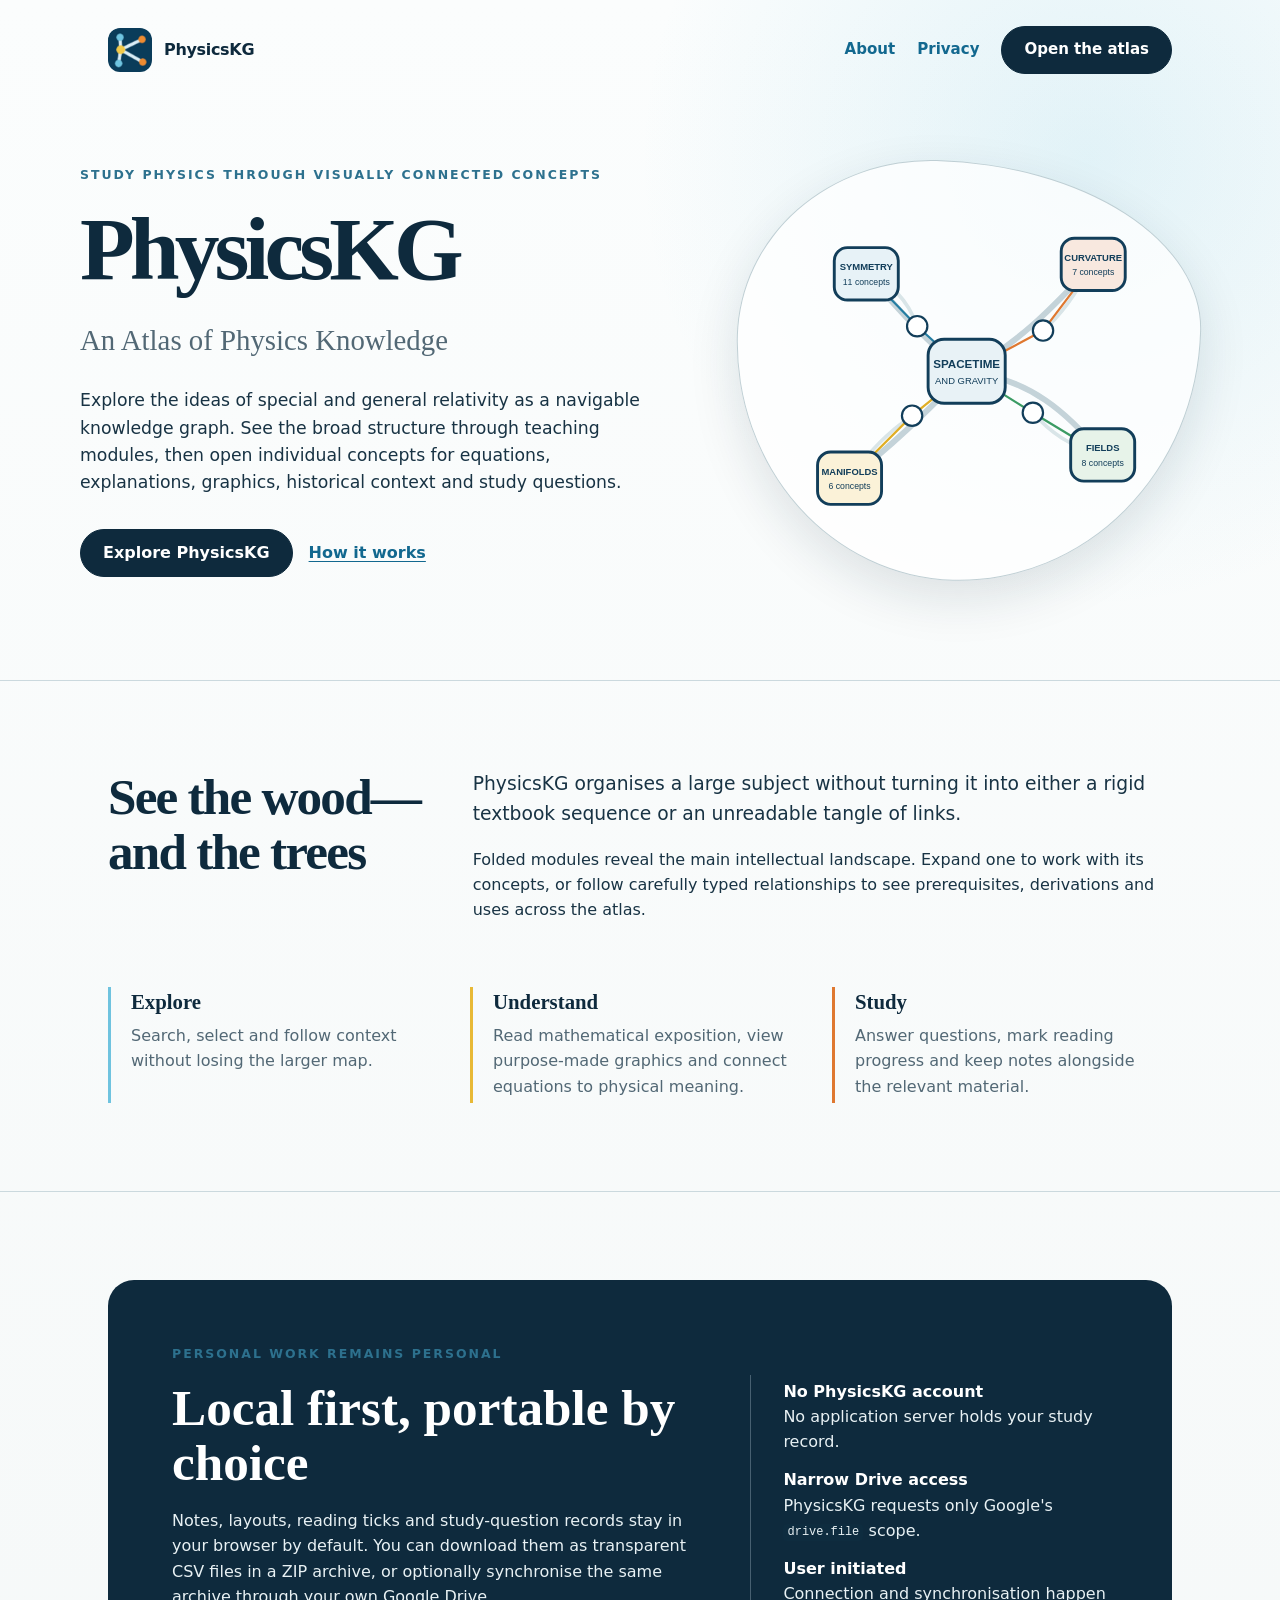
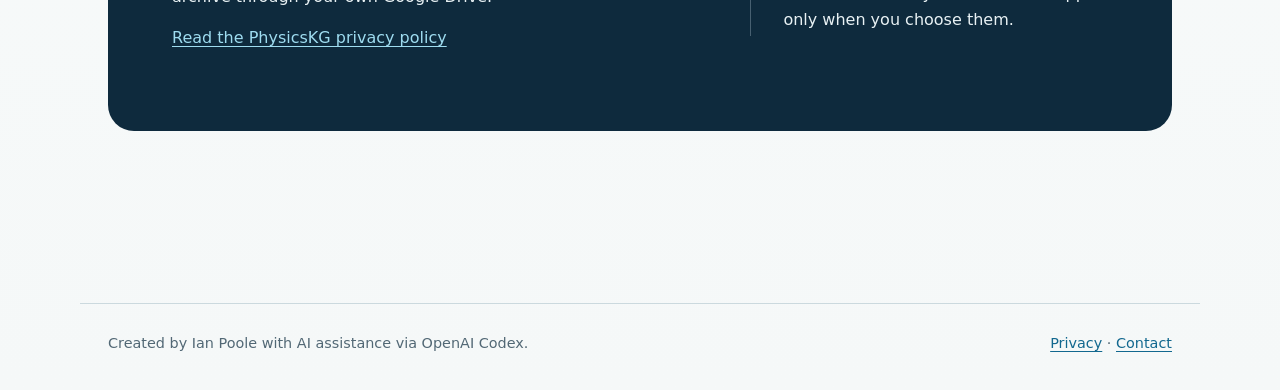
==== index.html @ 83193bda "Publish PhysicsKG branding and Google OAuth information Create a responsive public landing page and " ====
<!doctype html>
<html lang="en-GB">
<head>
  <meta charset="utf-8">
  <meta name="viewport" content="width=device-width, initial-scale=1">
  <meta name="description" content="PhysicsKG is an interactive atlas for exploring and studying the connected ideas of physics.">
  <title>PhysicsKG — An Atlas of Physics Knowledge</title>
  <link rel="icon" type="image/svg+xml" href="srkg/viewer_assets/favicon.svg">
  <link rel="icon" type="image/png" sizes="32x32" href="srkg/viewer_assets/favicon-32.png">
  <link rel="apple-touch-icon" href="srkg/viewer_assets/apple-touch-icon.png">
  <link rel="stylesheet" href="site.css">
</head>
<body>
  <header class="site-header site-shell">
    <a class="brand" href="index.html" aria-label="PhysicsKG home">
      <img src="physicskg-logo-120.png" alt="">
      <span>PhysicsKG</span>
    </a>
    <nav class="site-nav" aria-label="Primary navigation">
      <a href="#about">About</a>
      <a href="privacy.html">Privacy</a>
      <a class="button" href="output/PhysicsKG.html">Open the atlas</a>
    </nav>
  </header>

  <main>
    <section class="hero site-shell" aria-labelledby="hero-title">
      <div>
        <p class="eyebrow">Study physics through visually connected concepts</p>
        <h1 id="hero-title">PhysicsKG</h1>
        <p class="hero-tagline">An Atlas of Physics Knowledge</p>
        <p class="hero-copy">
          Explore the ideas of special and general relativity as a navigable
          knowledge graph. See the broad structure through teaching modules,
          then open individual concepts for equations, explanations, graphics,
          historical context and study questions.
        </p>
        <div class="hero-actions">
          <a class="button" href="output/PhysicsKG.html">Explore PhysicsKG</a>
          <a class="text-link" href="#about">How it works</a>
        </div>
      </div>

      <figure class="atlas-figure" aria-label="A stylised network of connected physics concepts">
        <svg viewBox="0 0 520 460" role="img" aria-labelledby="atlas-title atlas-description">
          <title id="atlas-title">PhysicsKG knowledge map</title>
          <desc id="atlas-description">Connected modules and concepts arranged as a branching knowledge graph.</desc>
          <g fill="none" stroke-linecap="round">
            <path d="M258 230 C205 195 169 148 120 96 M258 230 C337 187 383 134 432 83 M258 230 C345 240 397 287 445 345 M258 230 C207 281 159 330 97 377" stroke="#c4d3d9" stroke-width="8"/>
            <path d="M120 96 C158 109 178 135 190 168 M432 83 C407 124 388 153 363 174 M445 345 C400 334 372 313 349 287 M97 377 C126 337 153 311 183 291" stroke="#d9e5e8" stroke-width="5"/>
            <path d="M258 230 L190 168 L120 96" stroke="#247da2" stroke-width="3"/>
            <path d="M258 230 L363 174 L432 83" stroke="#df7830" stroke-width="3"/>
            <path d="M258 230 L349 287 L445 345" stroke="#3b9b64" stroke-width="3"/>
            <path d="M258 230 L183 291 L97 377" stroke="#e0ae25" stroke-width="3"/>
          </g>
          <g stroke="#123e5a" stroke-width="4">
            <rect x="205" y="186" width="106" height="88" rx="22" fill="#e8f2f6"/>
            <rect x="76" y="60" width="88" height="72" rx="18" fill="#e7f2f7"/>
            <rect x="388" y="47" width="88" height="72" rx="18" fill="#f8e8df"/>
            <rect x="401" y="309" width="88" height="72" rx="18" fill="#e7f3e9"/>
            <rect x="53" y="341" width="88" height="72" rx="18" fill="#fbf2d8"/>
          </g>
          <g fill="#123e5a" font-family="Arial, sans-serif" text-anchor="middle">
            <text x="258" y="225" font-size="16" font-weight="700">SPACETIME</text>
            <text x="258" y="247" font-size="13">AND GRAVITY</text>
            <text x="120" y="91" font-size="13" font-weight="700">SYMMETRY</text>
            <text x="120" y="111" font-size="12">11 concepts</text>
            <text x="432" y="78" font-size="13" font-weight="700">CURVATURE</text>
            <text x="432" y="98" font-size="12">7 concepts</text>
            <text x="445" y="340" font-size="13" font-weight="700">FIELDS</text>
            <text x="445" y="360" font-size="12">8 concepts</text>
            <text x="97" y="372" font-size="13" font-weight="700">MANIFOLDS</text>
            <text x="97" y="392" font-size="12">6 concepts</text>
          </g>
          <g fill="#ffffff" stroke="#123e5a" stroke-width="3">
            <circle cx="190" cy="168" r="14"/>
            <circle cx="363" cy="174" r="14"/>
            <circle cx="349" cy="287" r="14"/>
            <circle cx="183" cy="291" r="14"/>
          </g>
        </svg>
      </figure>
    </section>

    <section id="about" class="content-band">
      <div class="site-shell">
        <div class="section-intro">
          <h2>See the wood—and the trees</h2>
          <div>
            <p>
              PhysicsKG organises a large subject without turning it into either
              a rigid textbook sequence or an unreadable tangle of links.
            </p>
            <p>
              Folded modules reveal the main intellectual landscape. Expand one
              to work with its concepts, or follow carefully typed relationships
              to see prerequisites, derivations and uses across the atlas.
            </p>
          </div>
        </div>
        <div class="feature-list">
          <article class="feature">
            <h3>Explore</h3>
            <p>Search, select and follow context without losing the larger map.</p>
          </article>
          <article class="feature">
            <h3>Understand</h3>
            <p>Read mathematical exposition, view purpose-made graphics and connect equations to physical meaning.</p>
          </article>
          <article class="feature">
            <h3>Study</h3>
            <p>Answer questions, mark reading progress and keep notes alongside the relevant material.</p>
          </article>
        </div>
      </div>
    </section>

    <section class="content-band">
      <div class="site-shell">
        <div class="data-panel">
          <div>
            <p class="eyebrow">Personal work remains personal</p>
            <h2>Local first, portable by choice</h2>
            <p>
              Notes, layouts, reading ticks and study-question records stay in
              your browser by default. You can download them as transparent CSV
              files in a ZIP archive, or optionally synchronise the same archive
              through your own Google Drive.
            </p>
            <p><a href="privacy.html">Read the PhysicsKG privacy policy</a></p>
          </div>
          <ul class="data-facts">
            <li><strong>No PhysicsKG account</strong><br>No application server holds your study record.</li>
            <li><strong>Narrow Drive access</strong><br>PhysicsKG requests only Google's <code>drive.file</code> scope.</li>
            <li><strong>User initiated</strong><br>Connection and synchronisation happen only when you choose them.</li>
          </ul>
        </div>
      </div>
    </section>
  </main>

  <footer class="site-footer site-shell">
    <span>Created by Ian Poole with AI assistance via OpenAI Codex.</span>
    <span><a href="privacy.html">Privacy</a> · <a href="https://www.linkedin.com/in/ipoole/">Contact</a></span>
  </footer>
</body>
</html>
---- site.css ----
:root {
  --ink: #183344;
  --ink-deep: #0e2a3d;
  --muted: #526875;
  --paper: #f5f8f8;
  --surface: #ffffff;
  --line: #cbd9de;
  --blue: #247da2;
  --cyan: #6fc3df;
  --gold: #e8b936;
  --orange: #df7830;
  --shadow: 0 18px 50px rgba(14, 42, 61, 0.12);
}

* {
  box-sizing: border-box;
}

html {
  color-scheme: light;
  scroll-behavior: smooth;
}

body {
  background:
    radial-gradient(circle at 85% 8%, rgba(111, 195, 223, 0.18), transparent 28rem),
    linear-gradient(180deg, #fbfdfd 0%, var(--paper) 100%);
  color: var(--ink);
  font-family: Inter, ui-sans-serif, system-ui, -apple-system, BlinkMacSystemFont, "Segoe UI", sans-serif;
  line-height: 1.58;
  margin: 0;
  min-height: 100vh;
}

a {
  color: #12688f;
  text-underline-offset: 0.2em;
}

a:hover,
a:focus-visible {
  color: #084866;
}

.site-shell {
  margin: 0 auto;
  max-width: 1120px;
  padding: 0 28px;
}

.site-header {
  align-items: center;
  display: flex;
  justify-content: space-between;
  padding-bottom: 26px;
  padding-top: 26px;
}

.brand {
  align-items: center;
  color: var(--ink-deep);
  display: inline-flex;
  font-weight: 760;
  gap: 12px;
  letter-spacing: -0.02em;
  text-decoration: none;
}

.brand img {
  border-radius: 12px;
  height: 44px;
  width: 44px;
}

.site-nav {
  align-items: center;
  display: flex;
  gap: 22px;
}

.site-nav a {
  font-size: 0.94rem;
  font-weight: 650;
  text-decoration: none;
}

.hero {
  align-items: center;
  display: grid;
  gap: clamp(36px, 7vw, 92px);
  grid-template-columns: minmax(0, 1.1fr) minmax(300px, 0.9fr);
  min-height: 580px;
  padding: 54px 0 92px;
}

.eyebrow {
  color: #2d718e;
  font-size: 0.78rem;
  font-weight: 800;
  letter-spacing: 0.16em;
  margin: 0 0 16px;
  text-transform: uppercase;
}

h1,
h2,
h3 {
  color: var(--ink-deep);
  font-family: Georgia, "Times New Roman", serif;
  font-weight: 600;
  line-height: 1.08;
}

h1 {
  font-size: clamp(3rem, 7vw, 5.8rem);
  letter-spacing: -0.055em;
  margin: 0;
  max-width: 8ch;
}

.hero-tagline {
  color: var(--muted);
  font-family: Georgia, "Times New Roman", serif;
  font-size: clamp(1.35rem, 2.3vw, 1.8rem);
  margin: 20px 0 0;
}

.hero-copy {
  font-size: 1.08rem;
  margin: 24px 0 0;
  max-width: 590px;
}

.hero-actions {
  align-items: center;
  display: flex;
  flex-wrap: wrap;
  gap: 16px;
  margin-top: 32px;
}

.button {
  align-items: center;
  background: var(--ink-deep);
  border: 1px solid var(--ink-deep);
  border-radius: 999px;
  color: white;
  display: inline-flex;
  font-weight: 760;
  justify-content: center;
  min-height: 48px;
  padding: 10px 22px;
  text-decoration: none;
}

.button:hover,
.button:focus-visible {
  background: #174763;
  color: white;
}

.text-link {
  font-weight: 700;
}

.atlas-figure {
  background: rgba(255, 255, 255, 0.75);
  border: 1px solid rgba(158, 181, 190, 0.65);
  border-radius: 42% 58% 52% 48% / 43% 39% 61% 57%;
  box-shadow: var(--shadow);
  margin: 0;
  padding: 9%;
  transform: rotate(1.5deg);
}

.atlas-figure svg {
  display: block;
  height: auto;
  transform: rotate(-1.5deg);
  width: 100%;
}

.content-band {
  border-top: 1px solid var(--line);
  padding: 88px 0;
}

.section-intro {
  display: grid;
  gap: 28px;
  grid-template-columns: minmax(220px, 0.65fr) minmax(0, 1.35fr);
}

.section-intro h2,
.privacy-page h1 {
  font-size: clamp(2.2rem, 4vw, 3.5rem);
  letter-spacing: -0.035em;
  margin: 0;
}

.section-intro > div > p:first-child {
  font-size: 1.17rem;
  margin-top: 0;
}

.feature-list {
  display: grid;
  gap: 22px;
  grid-template-columns: repeat(3, minmax(0, 1fr));
  margin-top: 48px;
}

.feature {
  border-left: 3px solid var(--cyan);
  padding: 4px 10px 4px 20px;
}

.feature:nth-child(2) {
  border-color: var(--gold);
}

.feature:nth-child(3) {
  border-color: var(--orange);
}

.feature h3 {
  font-size: 1.3rem;
  margin: 0 0 10px;
}

.feature p {
  color: var(--muted);
  margin: 0;
}

.data-panel {
  align-items: center;
  background: var(--ink-deep);
  border-radius: 26px;
  color: #e8f1f4;
  display: grid;
  gap: 42px;
  grid-template-columns: minmax(0, 1.2fr) minmax(250px, 0.8fr);
  padding: clamp(28px, 6vw, 64px);
}

.data-panel h2 {
  color: white;
  font-size: clamp(2rem, 4vw, 3.2rem);
  margin: 0 0 18px;
}

.data-panel a {
  color: #9edcf0;
}

.data-facts {
  border-left: 1px solid rgba(217, 237, 247, 0.28);
  list-style: none;
  margin: 0;
  padding: 4px 0 4px 32px;
}

.data-facts li + li {
  margin-top: 13px;
}

.data-facts strong {
  color: white;
}

.site-footer {
  align-items: center;
  border-top: 1px solid var(--line);
  color: var(--muted);
  display: flex;
  font-size: 0.9rem;
  justify-content: space-between;
  margin-top: 84px;
  padding-bottom: 36px;
  padding-top: 28px;
}

.privacy-page {
  max-width: 850px;
  padding-bottom: 80px;
  padding-top: 52px;
}

.privacy-page .effective-date {
  color: var(--muted);
  margin: 14px 0 38px;
}

.privacy-summary {
  background: #eaf3f6;
  border-left: 4px solid var(--blue);
  border-radius: 0 14px 14px 0;
  font-size: 1.08rem;
  margin: 0 0 44px;
  padding: 20px 24px;
}

.privacy-page h2 {
  font-size: 1.75rem;
  margin: 46px 0 14px;
}

.privacy-page h3 {
  font-family: inherit;
  font-size: 1.03rem;
  font-weight: 800;
  line-height: 1.35;
  margin: 26px 0 6px;
}

.privacy-page li + li {
  margin-top: 8px;
}

code {
  background: rgba(18, 62, 90, 0.08);
  border-radius: 4px;
  font-size: 0.92em;
  padding: 0.12em 0.35em;
}

@media (max-width: 760px) {
  .site-shell {
    padding: 0 20px;
  }

  .site-header {
    align-items: flex-start;
  }

  .site-nav {
    gap: 14px;
  }

  .site-nav a:not(.button) {
    display: none;
  }

  .site-nav .button {
    min-height: 40px;
    padding: 7px 14px;
  }

  .hero {
    grid-template-columns: 1fr;
    padding: 36px 0 68px;
  }

  .atlas-figure {
    margin: 0 auto;
    max-width: 430px;
    order: -1;
  }

  h1 {
    font-size: clamp(3rem, 17vw, 4.5rem);
  }

  .section-intro,
  .feature-list,
  .data-panel {
    grid-template-columns: 1fr;
  }

  .content-band {
    padding: 64px 0;
  }

  .data-facts {
    border-left: 0;
    border-top: 1px solid rgba(217, 237, 247, 0.28);
    padding: 28px 0 0;
  }

  .site-footer {
    align-items: flex-start;
    flex-direction: column;
    gap: 10px;
  }
}
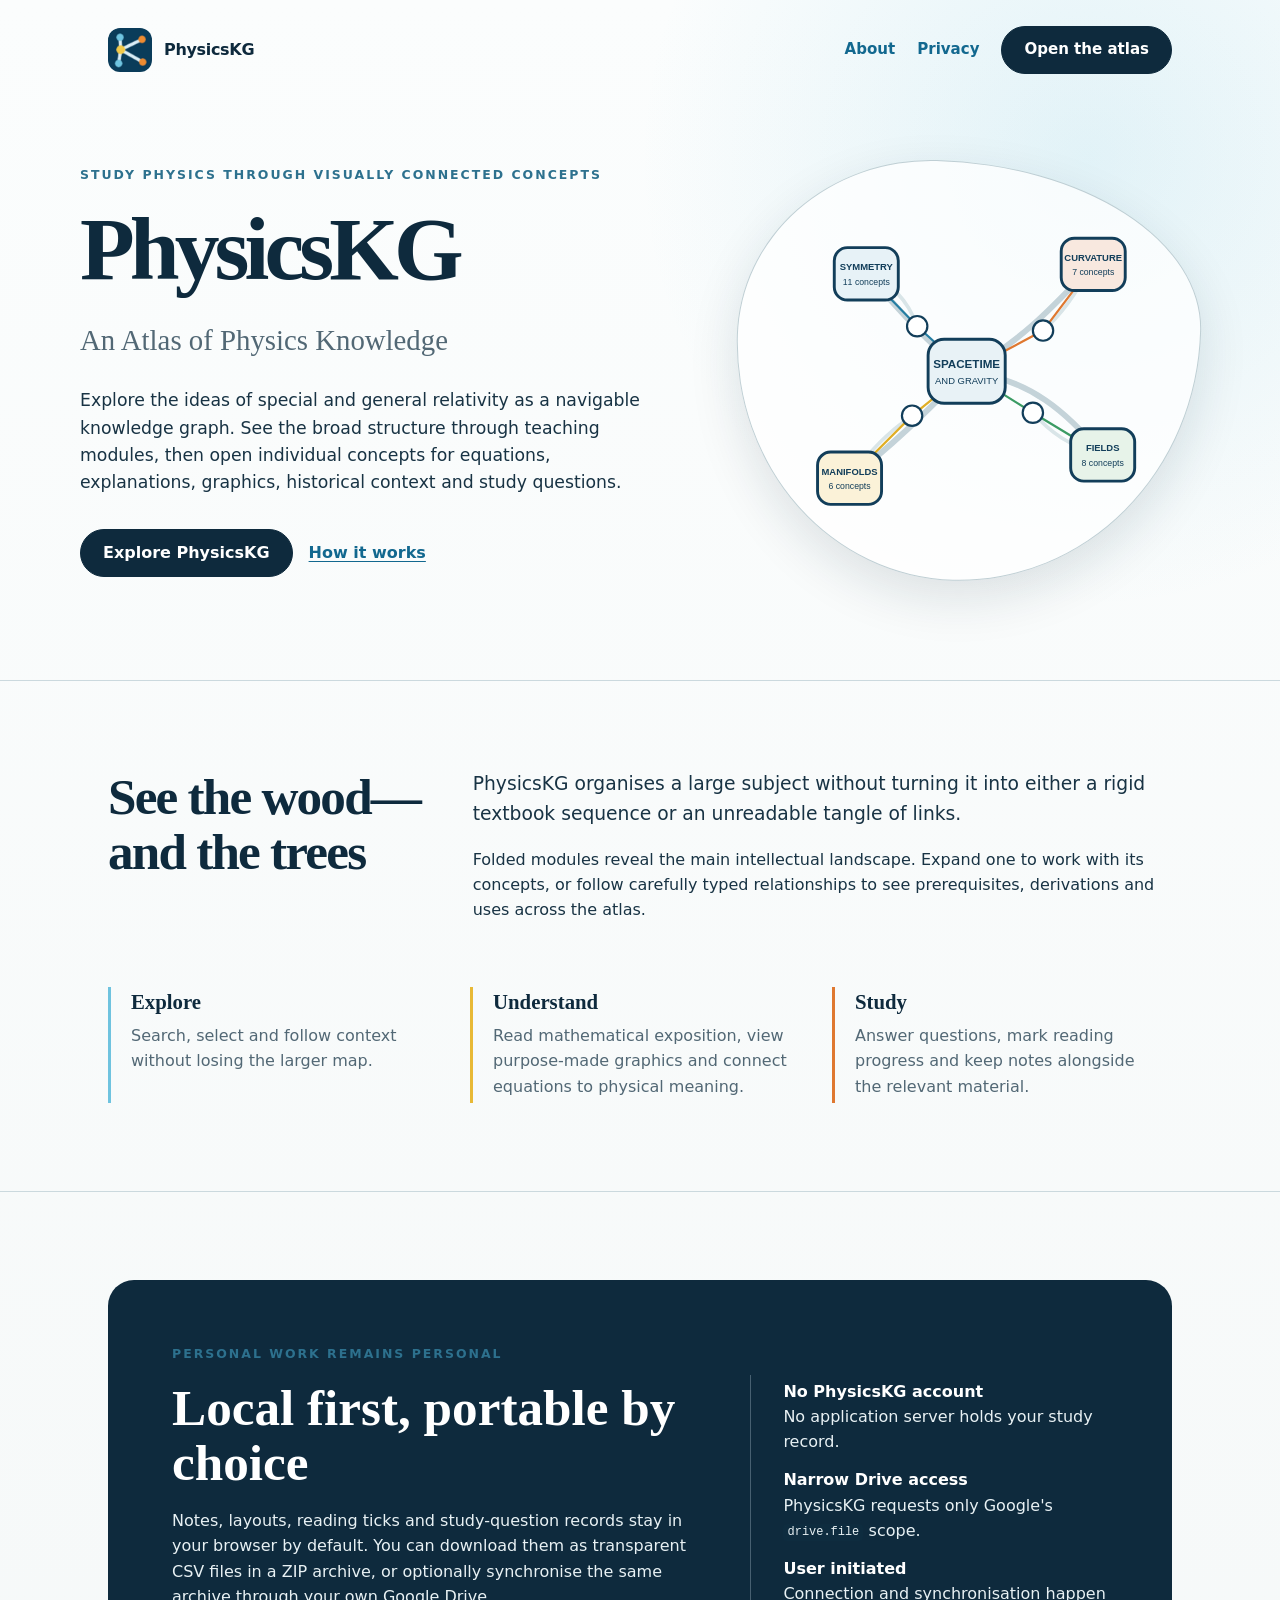
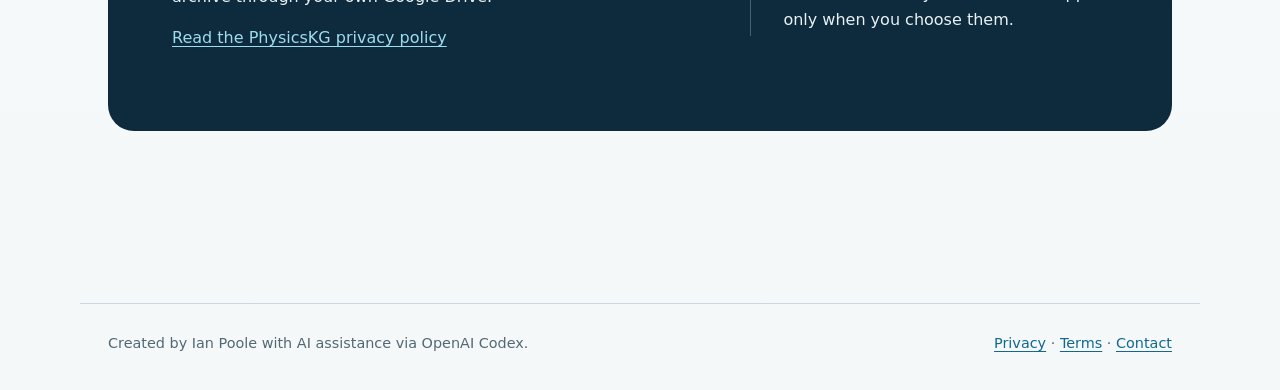
==== commit c17bb6a4: "Add concise PhysicsKG terms of service Publish the minimal terms page needed for external OAuth bran" ====
--- a/index.html
+++ b/index.html
@@ -141,7 +141,7 @@
 
   <footer class="site-footer site-shell">
     <span>Created by Ian Poole with AI assistance via OpenAI Codex.</span>
-    <span><a href="privacy.html">Privacy</a> · <a href="https://www.linkedin.com/in/ipoole/">Contact</a></span>
+    <span><a href="privacy.html">Privacy</a> · <a href="terms.html">Terms</a> · <a href="https://www.linkedin.com/in/ipoole/">Contact</a></span>
   </footer>
 </body>
 </html>
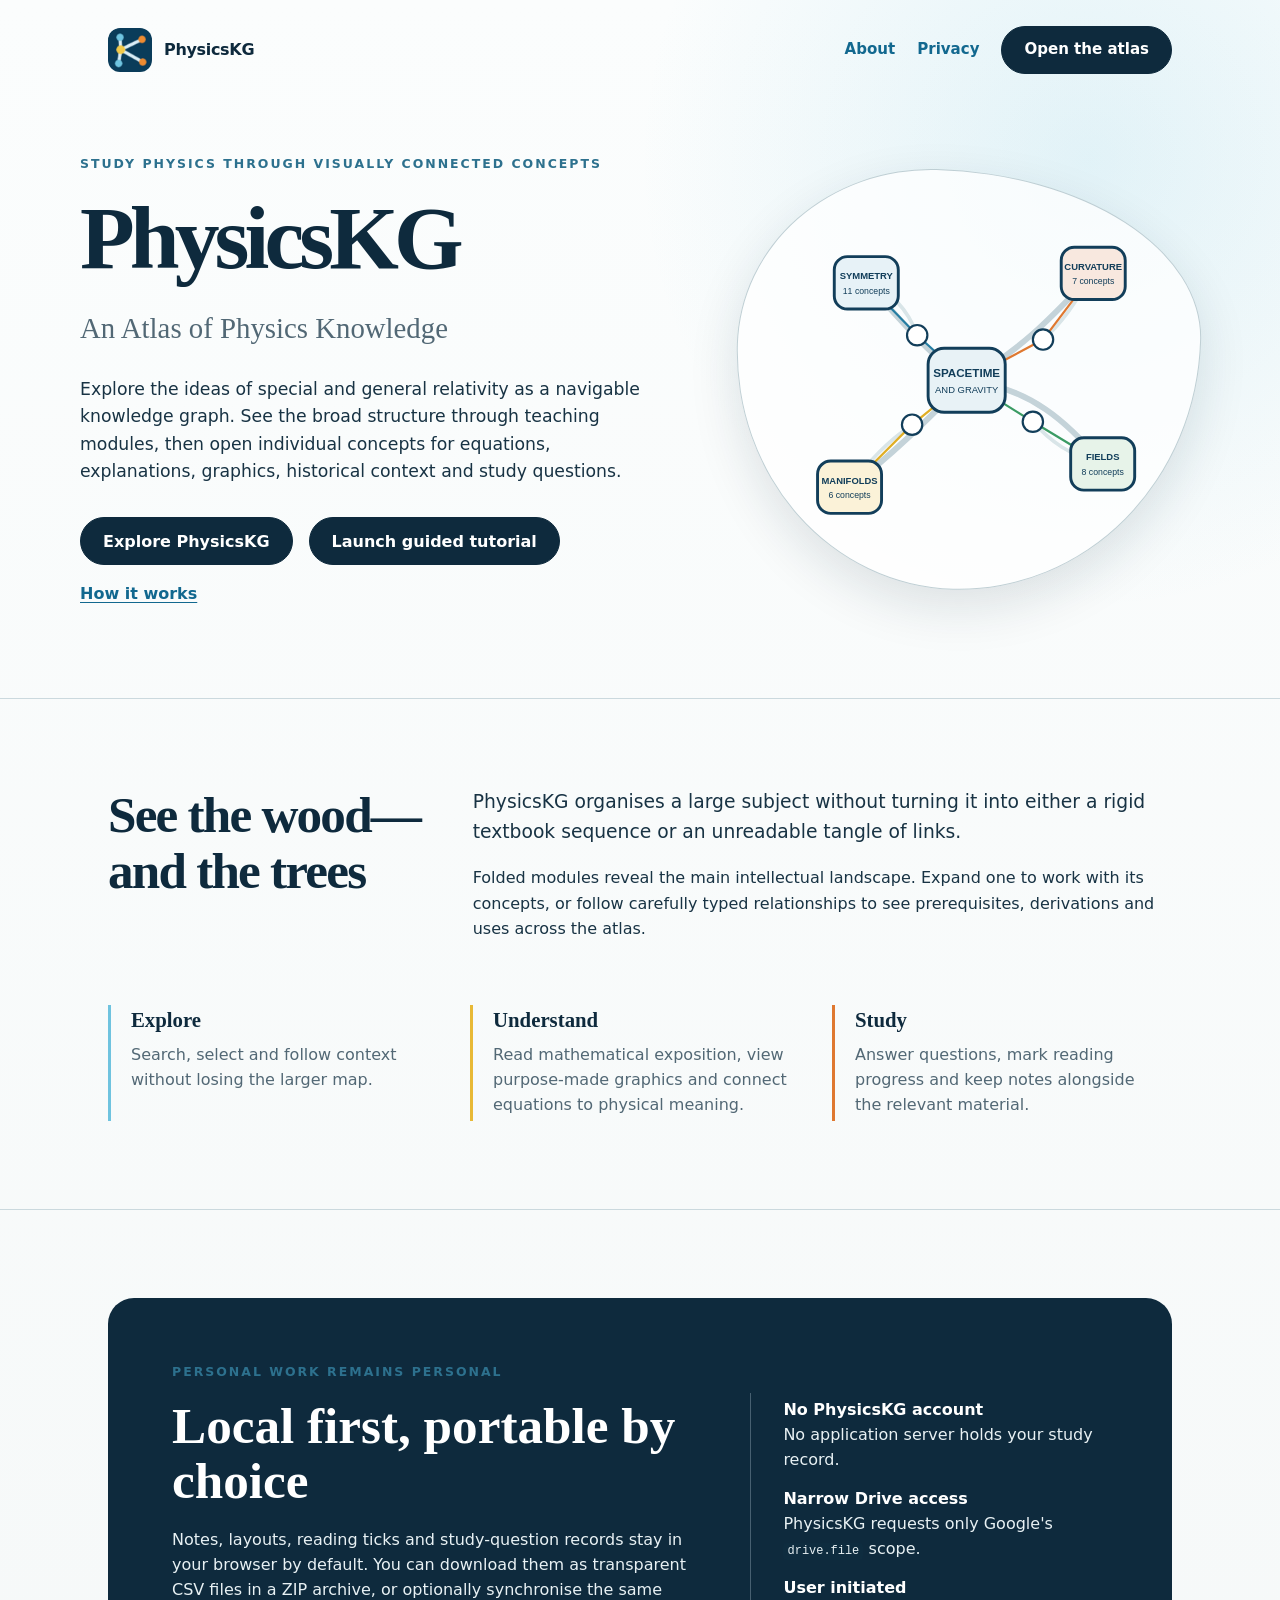
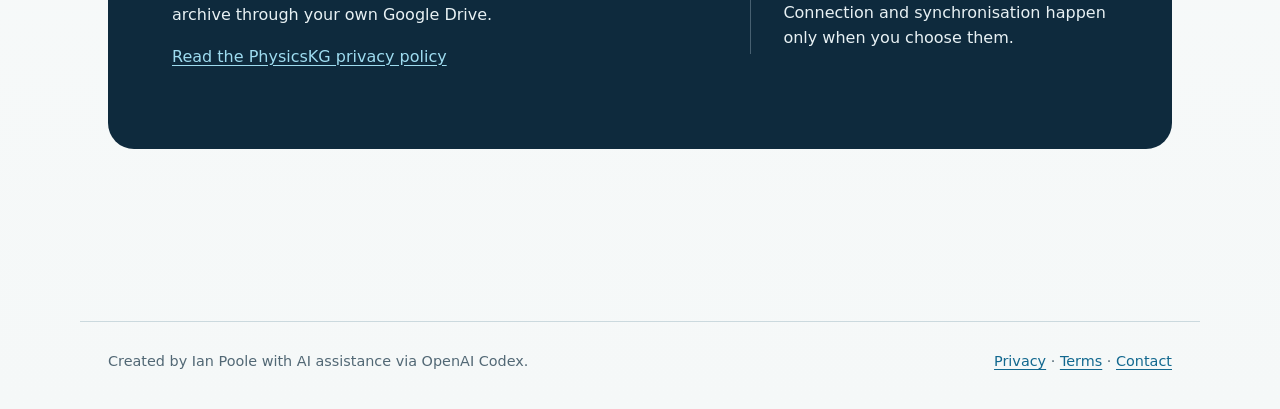
==== commit f834cec4: "Add guided tutorial playback Introduce validated, authored tutorial routes and a semantic command la" ====
--- a/index.html
+++ b/index.html
@@ -37,6 +37,7 @@
         </p>
         <div class="hero-actions">
           <a class="button" href="output/PhysicsKG.html">Explore PhysicsKG</a>
+          <a class="button" href="output/PhysicsKG.html?tutorial=using-physicskg">Launch guided tutorial</a>
           <a class="text-link" href="#about">How it works</a>
         </div>
       </div>
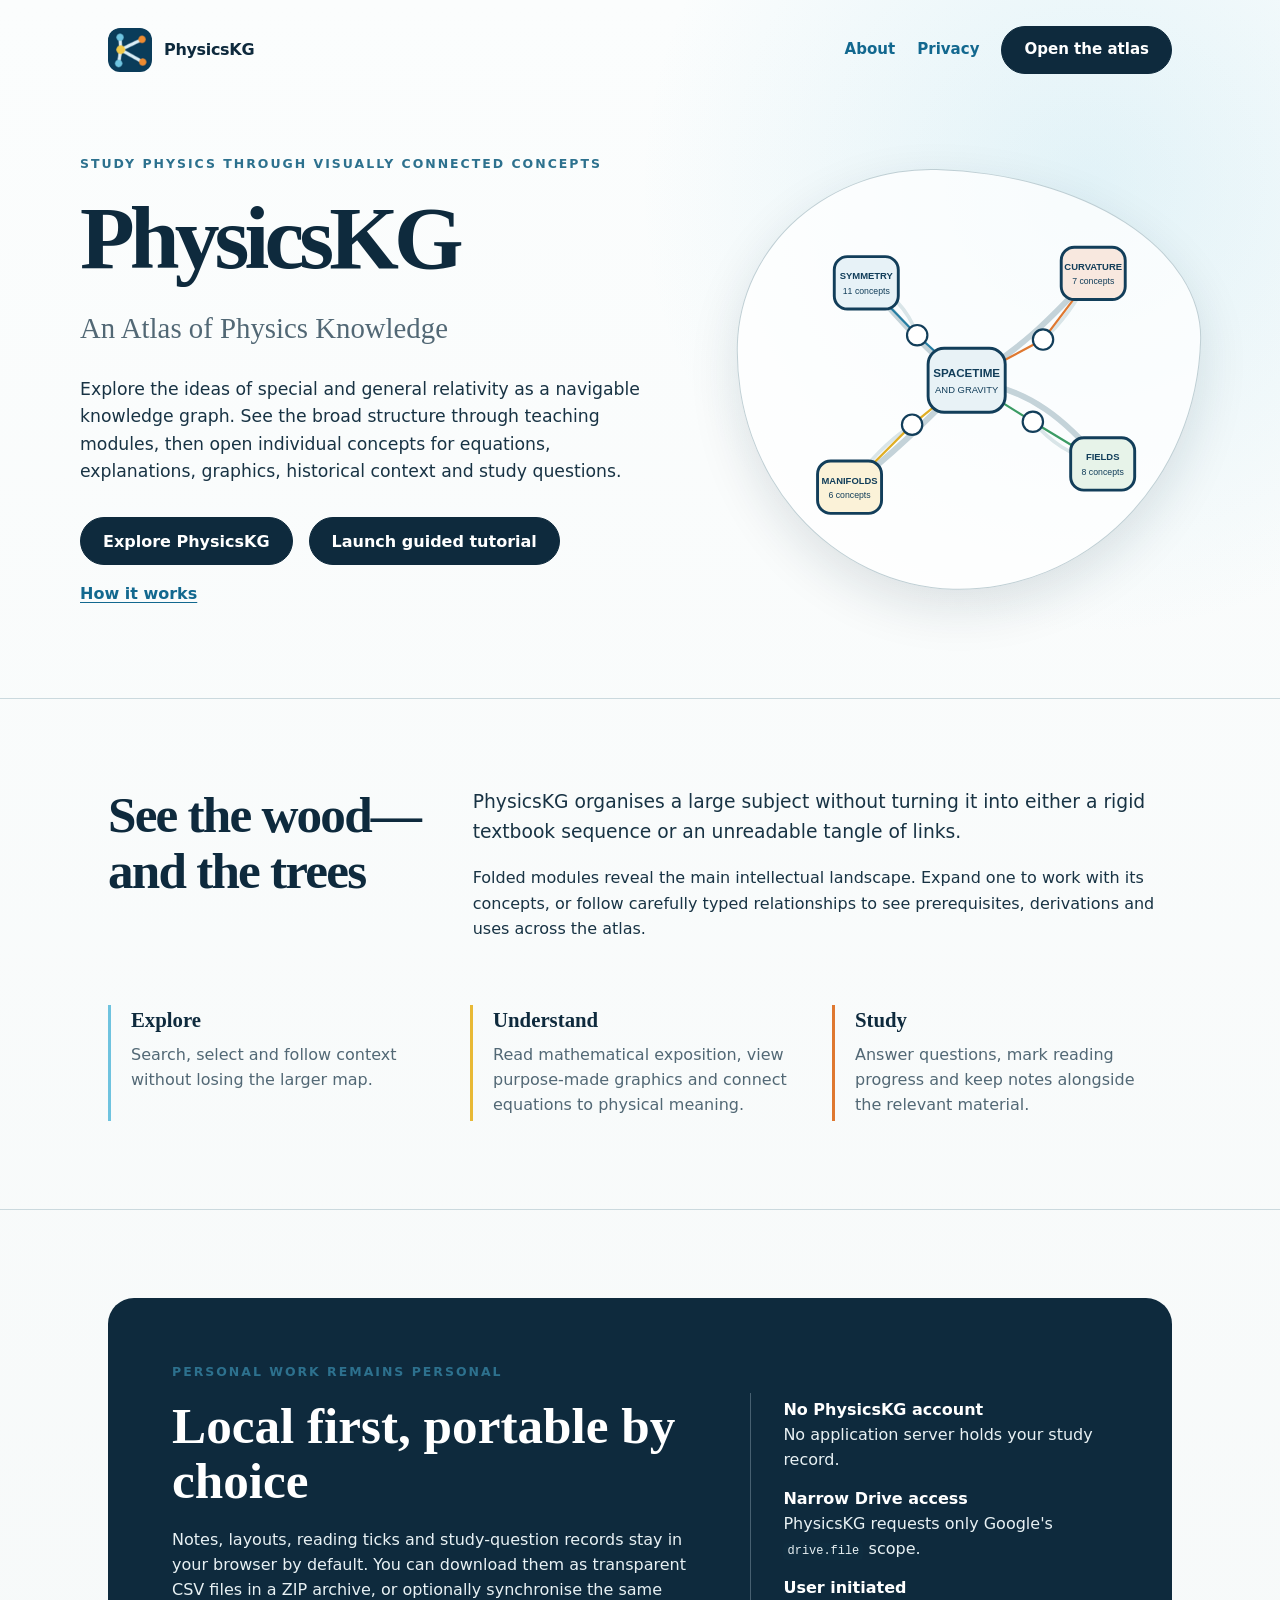
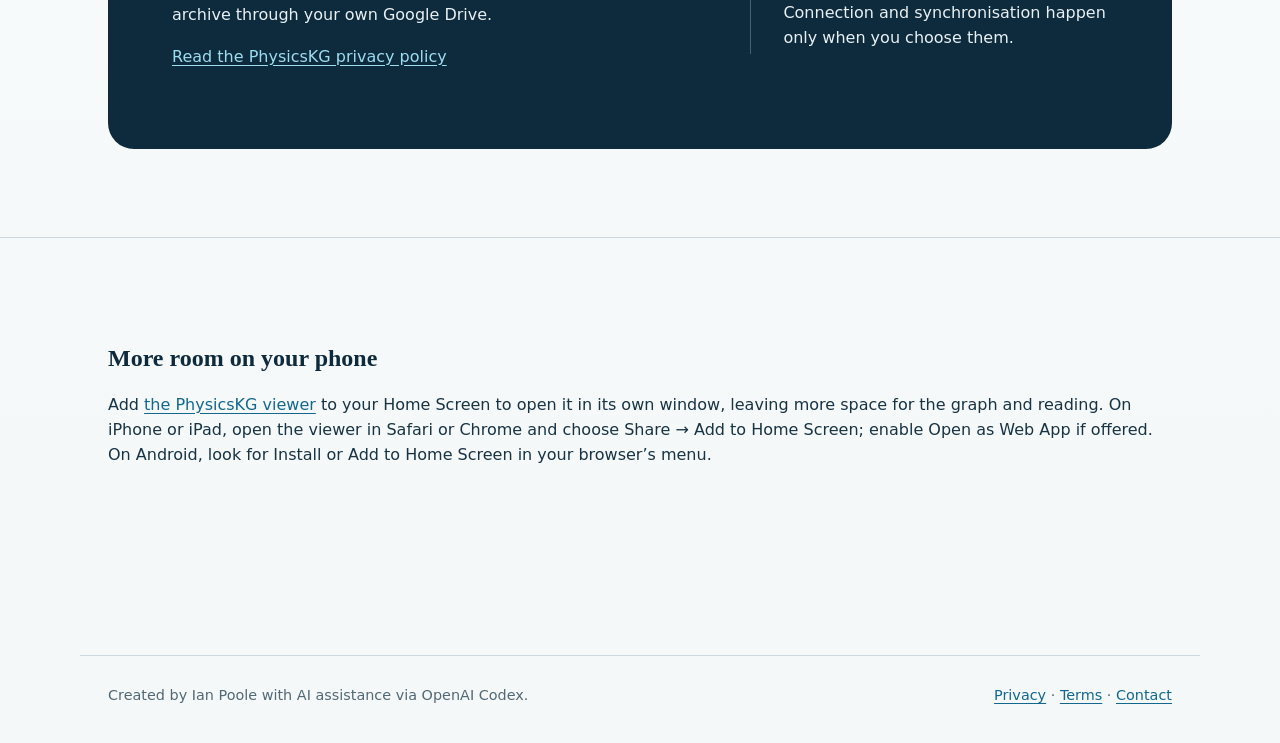
==== commit bb2e816e: "Preview PhysicsKG v4.2.1 before publication" ====
--- a/index.html
+++ b/index.html
@@ -5,9 +5,9 @@
   <meta name="viewport" content="width=device-width, initial-scale=1">
   <meta name="description" content="PhysicsKG is an interactive atlas for exploring and studying the connected ideas of physics.">
   <title>PhysicsKG — An Atlas of Physics Knowledge</title>
-  <link rel="icon" type="image/svg+xml" href="srkg/viewer_assets/favicon.svg">
-  <link rel="icon" type="image/png" sizes="32x32" href="srkg/viewer_assets/favicon-32.png">
-  <link rel="apple-touch-icon" href="srkg/viewer_assets/apple-touch-icon.png">
+  <link rel="icon" type="image/png" sizes="32x32" href="favicon-32.png?v=1">
+  <link rel="icon" type="image/svg+xml" sizes="any" href="favicon.svg?v=1">
+  <link rel="apple-touch-icon" sizes="180x180" href="apple-touch-icon.png?v=1">
   <link rel="stylesheet" href="site.css">
 </head>
 <body>
@@ -138,6 +138,18 @@
         </div>
       </div>
     </section>
+    <section class="content-band" aria-labelledby="home-screen-tip">
+      <div class="site-shell">
+        <h2 id="home-screen-tip">More room on your phone</h2>
+        <p>
+          Add <a href="output/PhysicsKG.html">the PhysicsKG viewer</a> to your Home Screen
+          to open it in its own window, leaving more space for the graph and reading.
+          On iPhone or iPad, open the viewer in Safari or Chrome and choose Share → Add to Home Screen;
+          enable Open as Web App if offered. On Android, look for Install or Add to Home Screen
+          in your browser’s menu.
+        </p>
+      </div>
+    </section>
   </main>
 
   <footer class="site-footer site-shell">
